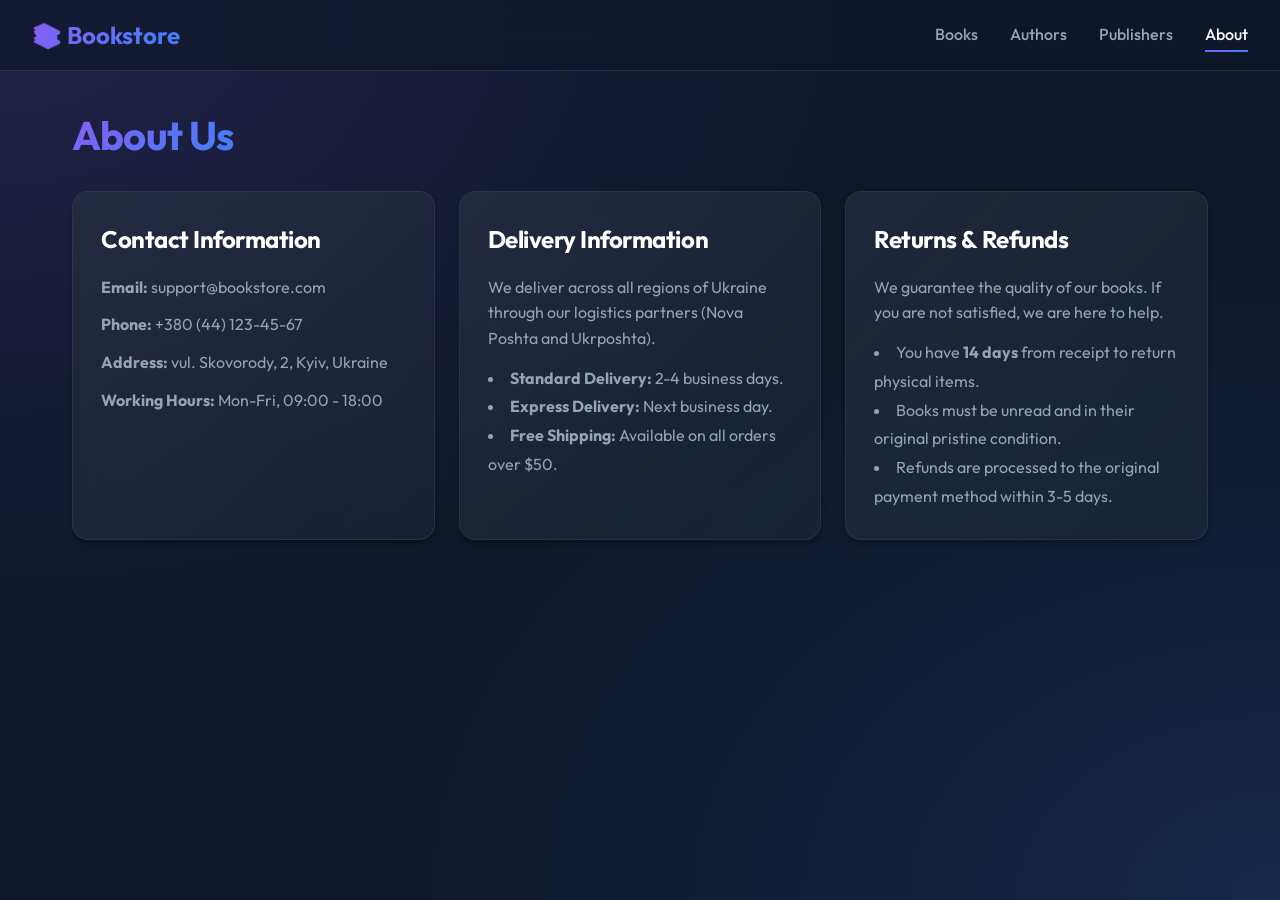
==== src/pages/about.html @ 2ca8b6f0 "[add] frontend for backend crud branch" ====
<!DOCTYPE html>
<html lang="en">
<head>
    <meta charset="UTF-8">
    <meta name="viewport" content="width=device-width, initial-scale=1.0">
    <title>About Us - Bookstore</title>
    <link rel="stylesheet" href="../css/main.css">
    <link rel="stylesheet" href="../css/components.css">
    <link rel="stylesheet" href="../css/layout.css">
</head>
<body>
    <main class="container">
        <div class="flex-between">
            <h1>About Us</h1>
        </div>
        
        <div class="grid mt-4">
            <div class="card">
                <div class="card-body">
                    <h3 class="card-title" style="margin-bottom: 1rem; font-size: 1.5rem;">Contact Information</h3>
                    <p style="color: var(--text-muted); margin-bottom: 0.75rem;"><strong>Email:</strong> support@bookstore.com</p>
                    <p style="color: var(--text-muted); margin-bottom: 0.75rem;"><strong>Phone:</strong> +380 (44) 123-45-67</p>
                    <p style="color: var(--text-muted); margin-bottom: 0.75rem;"><strong>Address:</strong> vul. Skovorody, 2, Kyiv, Ukraine</p>
                    <p style="color: var(--text-muted);"><strong>Working Hours:</strong> Mon-Fri, 09:00 - 18:00</p>
                </div>
            </div>

            <div class="card">
                <div class="card-body">
                    <h3 class="card-title" style="margin-bottom: 1rem; font-size: 1.5rem;">Delivery Information</h3>
                    <p style="color: var(--text-muted); margin-bottom: 0.75rem;">
                        We deliver across all regions of Ukraine through our logistics partners (Nova Poshta and Ukrposhta).
                    </p>
                    <ul style="color: var(--text-muted); list-style-position: inside; line-height: 1.8;">
                        <li><strong>Standard Delivery:</strong> 2-4 business days.</li>
                        <li><strong>Express Delivery:</strong> Next business day.</li>
                        <li><strong>Free Shipping:</strong> Available on all orders over $50.</li>
                    </ul>
                </div>
            </div>

            <div class="card">
                <div class="card-body">
                    <h3 class="card-title" style="margin-bottom: 1rem; font-size: 1.5rem;">Returns & Refunds</h3>
                    <p style="color: var(--text-muted); margin-bottom: 0.75rem;">
                        We guarantee the quality of our books. If you are not satisfied, we are here to help.
                    </p>
                    <ul style="color: var(--text-muted); list-style-position: inside; line-height: 1.8;">
                        <li>You have <strong>14 days</strong> from receipt to return physical items.</li>
                        <li>Books must be unread and in their original pristine condition.</li>
                        <li>Refunds are processed to the original payment method within 3-5 days.</li>
                    </ul>
                </div>
            </div>
        </div>
    </main>

    <!-- Global scripts -->
    <script src="../js/config.js"></script>
    <script src="../js/api.js"></script>
    <script src="../js/ui.js"></script>
    <script>
        renderNavbar('about');
    </script>
</body>
</html>
---- src/css/main.css ----
@import url('https://fonts.googleapis.com/css2?family=Outfit:wght@300;400;500;600;700&display=swap');

:root {
  --primary: #8b5cf6;
  --primary-hover: #a78bfa;
  --primary-gradient: linear-gradient(135deg, #8b5cf6, #3b82f6);
  --bg-color: #0f172a;
  --bg-secondary: #1e293b;
  --text-main: #f8fafc;
  --text-muted: #94a3b8;
  --card-bg: rgba(30, 41, 59, 0.6);
  --card-border: rgba(255, 255, 255, 0.08);
  --border-color: rgba(255, 255, 255, 0.1);
  --shadow-sm: 0 4px 6px -1px rgba(0, 0, 0, 0.3);
  --shadow-md: 0 10px 15px -3px rgba(0, 0, 0, 0.4);
  --shadow-glow: 0 0 20px rgba(139, 92, 246, 0.2);
  --radius: 16px;
  --font-family: 'Outfit', system-ui, -apple-system, sans-serif;
}

* {
  box-sizing: border-box;
  margin: 0;
  padding: 0;
}

body {
  font-family: var(--font-family);
  background-color: var(--bg-color);
  background-image: 
    radial-gradient(at 0% 0%, rgba(139, 92, 246, 0.15) 0px, transparent 50%),
    radial-gradient(at 100% 100%, rgba(59, 130, 246, 0.15) 0px, transparent 50%);
  background-attachment: fixed;
  color: var(--text-main);
  line-height: 1.6;
  -webkit-font-smoothing: antialiased;
  min-height: 100vh;
}

a {
  color: var(--primary-hover);
  text-decoration: none;
  transition: all 0.3s ease;
}

a:hover {
  color: #fff;
  text-shadow: 0 0 8px rgba(167, 139, 250, 0.5);
}

h1, h2, h3, h4, h5, h6 {
  font-weight: 700;
  color: var(--text-main);
  letter-spacing: -0.02em;
}

h1 {
  font-size: 2.5rem;
  background: var(--primary-gradient);
  -webkit-background-clip: text;
  -webkit-text-fill-color: transparent;
  display: inline-block;
}
---- src/css/components.css ----
/* Navbar */
.navbar {
  background: rgba(15, 23, 42, 0.7);
  backdrop-filter: blur(16px);
  -webkit-backdrop-filter: blur(16px);
  border-bottom: 1px solid var(--border-color);
  padding: 1rem 2rem;
  display: flex;
  justify-content: space-between;
  align-items: center;
  position: sticky;
  top: 0;
  z-index: 100;
}

.navbar-brand {
  font-size: 1.5rem;
  font-weight: 700;
  background: var(--primary-gradient);
  -webkit-background-clip: text;
  -webkit-text-fill-color: transparent;
  text-decoration: none;
}
.navbar-brand:hover {
  text-shadow: none;
}

.nav-links {
  display: flex;
  gap: 2rem;
}

.nav-link {
  color: var(--text-muted);
  font-weight: 500;
  position: relative;
}

.nav-link::after {
  content: '';
  position: absolute;
  bottom: -4px;
  left: 0;
  width: 0;
  height: 2px;
  background: var(--primary-gradient);
  transition: width 0.3s ease;
}

.nav-link:hover {
  color: var(--text-main);
  text-shadow: none;
}

.nav-link:hover::after, .nav-link.active::after {
  width: 100%;
}

.nav-link.active {
  color: var(--text-main);
}

/* Cards (Glassmorphism) */
.card {
  background: var(--card-bg);
  backdrop-filter: blur(12px);
  -webkit-backdrop-filter: blur(12px);
  border: 1px solid var(--card-border);
  border-radius: var(--radius);
  padding: 1.75rem;
  box-shadow: var(--shadow-sm);
  transition: all 0.4s cubic-bezier(0.4, 0, 0.2, 1);
  display: flex;
  flex-direction: column;
  position: relative;
  overflow: hidden;
}

.card::before {
  content: '';
  position: absolute;
  top: 0; left: 0; width: 100%; height: 100%;
  background: linear-gradient(135deg, rgba(255,255,255,0.03) 0%, transparent 100%);
  pointer-events: none;
}

.card:hover {
  transform: translateY(-5px);
  box-shadow: var(--shadow-md), var(--shadow-glow);
  border-color: rgba(139, 92, 246, 0.3);
}

.card-title {
  font-size: 1.25rem;
  margin-bottom: 0.5rem;
  color: #fff;
}

.card-subtitle {
  font-size: 0.9rem;
  color: var(--text-muted);
  margin-bottom: 1rem;
}

.card-body {
    flex-grow: 1;
    z-index: 1;
}

.card-footer {
    margin-top: 1.5rem;
    z-index: 1;
}

/* Buttons */
.btn {
  display: inline-block;
  padding: 0.6rem 1.25rem;
  background: var(--primary-gradient);
  color: #fff;
  border-radius: 99px;
  font-weight: 600;
  text-align: center;
  cursor: pointer;
  border: none;
  transition: all 0.3s ease;
  box-shadow: 0 4px 15px rgba(139, 92, 246, 0.2);
}

.btn:hover {
  transform: translateY(-2px);
  box-shadow: 0 6px 20px rgba(139, 92, 246, 0.4);
  color: #fff;
}

.btn-secondary {
  background: rgba(255, 255, 255, 0.05);
  color: var(--text-main);
  border: 1px solid var(--border-color);
  box-shadow: none;
}
.btn-secondary:hover {
  background: rgba(255, 255, 255, 0.1);
  border-color: rgba(255, 255, 255, 0.2);
}

/* Tags/Badges */
.badge {
  display: inline-flex;
  align-items: center;
  padding: 0.35rem 0.75rem;
  background: rgba(139, 92, 246, 0.15);
  color: #c4b5fd;
  border: 1px solid rgba(139, 92, 246, 0.3);
  border-radius: 99px;
  font-size: 0.75rem;
  font-weight: 600;
  letter-spacing: 0.05em;
  text-transform: uppercase;
  margin-right: 0.5rem;
  margin-bottom: 0.5rem;
}

/* Details Page specific */
.detail-header {
  margin-bottom: 2rem;
  border-bottom: 1px solid var(--border-color);
  padding-bottom: 1.5rem;
}

.detail-section {
  margin-bottom: 2rem;
}

.error-message {
  color: #fca5a5;
  background: rgba(220, 38, 38, 0.15);
  border: 1px solid rgba(220, 38, 38, 0.3);
  padding: 1rem 1.5rem;
  border-radius: var(--radius);
  margin-bottom: 1.5rem;
  backdrop-filter: blur(4px);
}

.price {
  font-size: 1.5rem;
  font-weight: 700;
  color: #34d399;
}
---- src/css/layout.css ----
.container {
  max-width: 1200px;
  margin: 0 auto;
  padding: 2rem;
}

.grid {
  display: grid;
  grid-template-columns: repeat(auto-fill, minmax(300px, 1fr));
  gap: 1.5rem;
}

.flex-between {
  display: flex;
  justify-content: space-between;
  align-items: center;
  margin-bottom: 1.5rem;
}

.mb-1 { margin-bottom: 0.25rem; }
.mb-2 { margin-bottom: 0.5rem; }
.mb-4 { margin-bottom: 1rem; }
.mt-4 { margin-top: 1rem; }
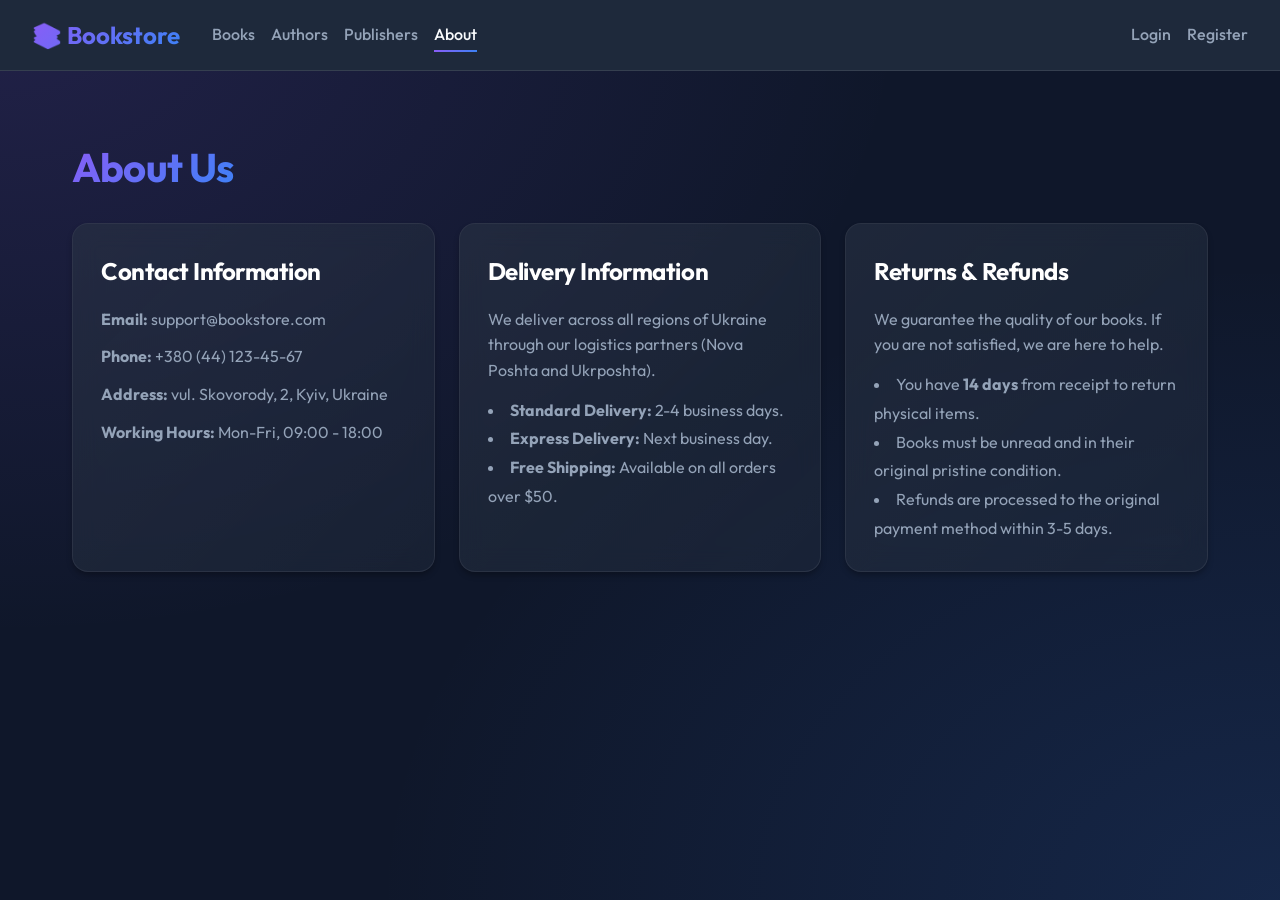
==== commit 3b11e765: "[add] frontend for auth branch" ====
--- a/src/pages/about.html
+++ b/src/pages/about.html
@@ -57,6 +57,7 @@
 
     <!-- Global scripts -->
     <script src="../js/config.js"></script>
+    <script src="../js/auth.js"></script>
     <script src="../js/api.js"></script>
     <script src="../js/ui.js"></script>
     <script>
--- a/src/css/components.css
+++ b/src/css/components.css
@@ -187,3 +187,75 @@
   font-weight: 700;
   color: #34d399;
 }
+
+/* Forms */
+.form-group {
+  margin-bottom: 1.5rem;
+}
+
+.form-label {
+  display: block;
+  margin-bottom: 0.5rem;
+  color: var(--text-muted);
+}
+
+.form-control {
+  width: 100%;
+  padding: 0.75rem;
+  border-radius: 8px;
+  border: 1px solid var(--border-color);
+  background: rgba(0,0,0,0.2);
+  color: white;
+  font-family: inherit;
+}
+
+textarea.form-control {
+  resize: vertical;
+}
+
+/* Button variants */
+.btn-primary {
+  background: var(--primary);
+  color: white;
+  border: none;
+  font-weight: bold;
+}
+
+.btn-primary:hover {
+  background: var(--primary-hover);
+  transform: translateY(-2px);
+  box-shadow: 0 6px 20px rgba(139, 92, 246, 0.4);
+}
+
+.btn-warning {
+  background: rgba(245, 158, 11, 0.2);
+  color: #fbbf24;
+  border: 1px solid rgba(245, 158, 11, 0.4);
+  box-shadow: none;
+}
+
+.btn-warning:hover {
+  background: rgba(245, 158, 11, 0.3);
+  transform: translateY(-2px);
+  box-shadow: 0 6px 20px rgba(245, 158, 11, 0.2);
+}
+
+.btn-danger {
+  background: rgba(239, 68, 68, 0.2);
+  color: #f87171;
+  border: 1px solid rgba(239, 68, 68, 0.4);
+  box-shadow: none;
+}
+
+.btn-danger:hover {
+  background: rgba(239, 68, 68, 0.3);
+  transform: translateY(-2px);
+  box-shadow: 0 6px 20px rgba(239, 68, 68, 0.2);
+}
+
+.btn-block {
+  display: block;
+  width: 100%;
+  font-size: 1.1rem;
+  padding: 1rem;
+}
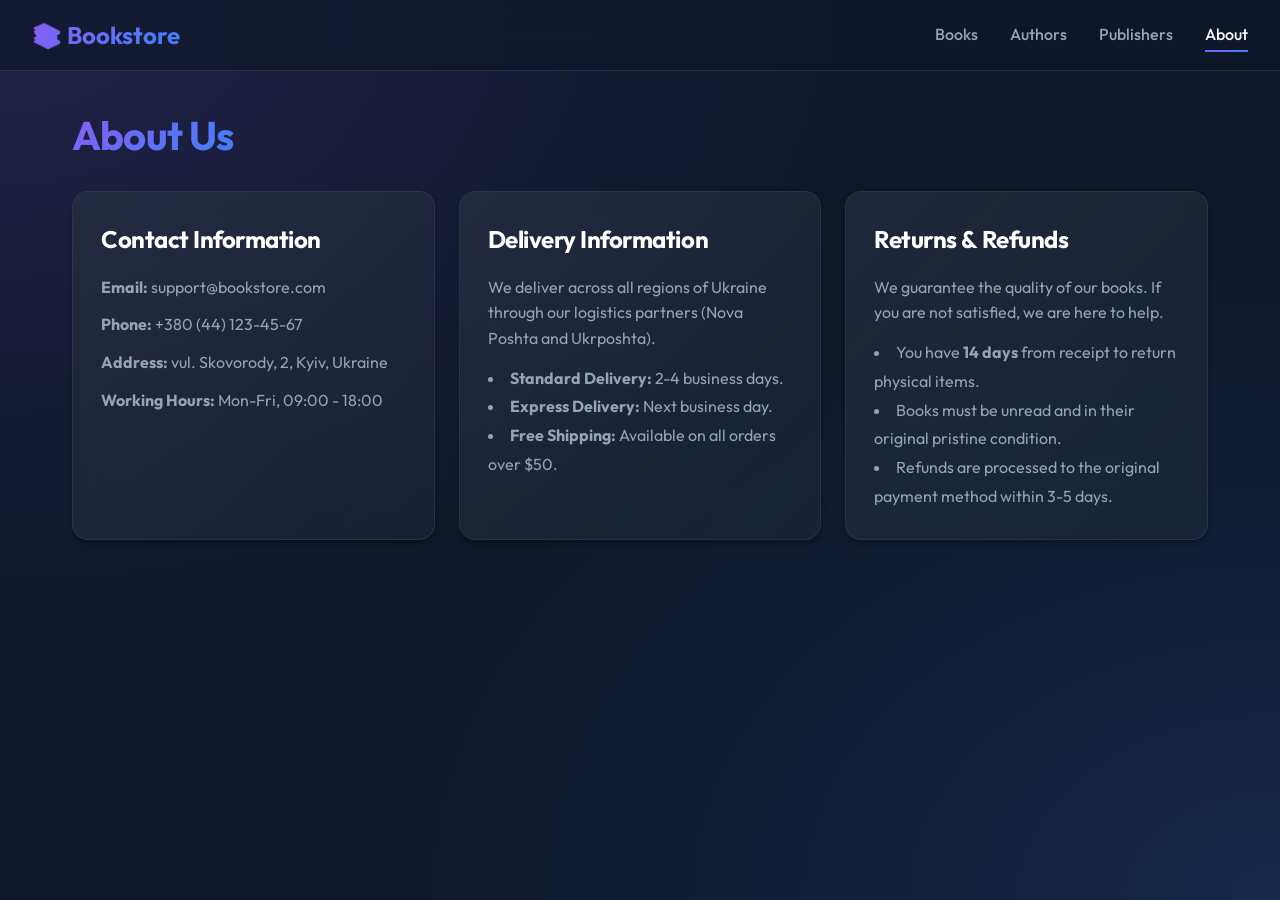
==== commit ec1d3dc8: "Merge 2ca8b6f04beb06bfd8000fbb2cf02ce9145056a7 into c9180e0e1841a9cf86713f4142dcf163b5dea255" ====
--- a/src/pages/about.html
+++ b/src/pages/about.html
@@ -57,7 +57,6 @@
 
     <!-- Global scripts -->
     <script src="../js/config.js"></script>
-    <script src="../js/auth.js"></script>
     <script src="../js/api.js"></script>
     <script src="../js/ui.js"></script>
     <script>
--- a/src/css/components.css
+++ b/src/css/components.css
@@ -187,75 +187,3 @@
   font-weight: 700;
   color: #34d399;
 }
-
-/* Forms */
-.form-group {
-  margin-bottom: 1.5rem;
-}
-
-.form-label {
-  display: block;
-  margin-bottom: 0.5rem;
-  color: var(--text-muted);
-}
-
-.form-control {
-  width: 100%;
-  padding: 0.75rem;
-  border-radius: 8px;
-  border: 1px solid var(--border-color);
-  background: rgba(0,0,0,0.2);
-  color: white;
-  font-family: inherit;
-}
-
-textarea.form-control {
-  resize: vertical;
-}
-
-/* Button variants */
-.btn-primary {
-  background: var(--primary);
-  color: white;
-  border: none;
-  font-weight: bold;
-}
-
-.btn-primary:hover {
-  background: var(--primary-hover);
-  transform: translateY(-2px);
-  box-shadow: 0 6px 20px rgba(139, 92, 246, 0.4);
-}
-
-.btn-warning {
-  background: rgba(245, 158, 11, 0.2);
-  color: #fbbf24;
-  border: 1px solid rgba(245, 158, 11, 0.4);
-  box-shadow: none;
-}
-
-.btn-warning:hover {
-  background: rgba(245, 158, 11, 0.3);
-  transform: translateY(-2px);
-  box-shadow: 0 6px 20px rgba(245, 158, 11, 0.2);
-}
-
-.btn-danger {
-  background: rgba(239, 68, 68, 0.2);
-  color: #f87171;
-  border: 1px solid rgba(239, 68, 68, 0.4);
-  box-shadow: none;
-}
-
-.btn-danger:hover {
-  background: rgba(239, 68, 68, 0.3);
-  transform: translateY(-2px);
-  box-shadow: 0 6px 20px rgba(239, 68, 68, 0.2);
-}
-
-.btn-block {
-  display: block;
-  width: 100%;
-  font-size: 1.1rem;
-  padding: 1rem;
-}
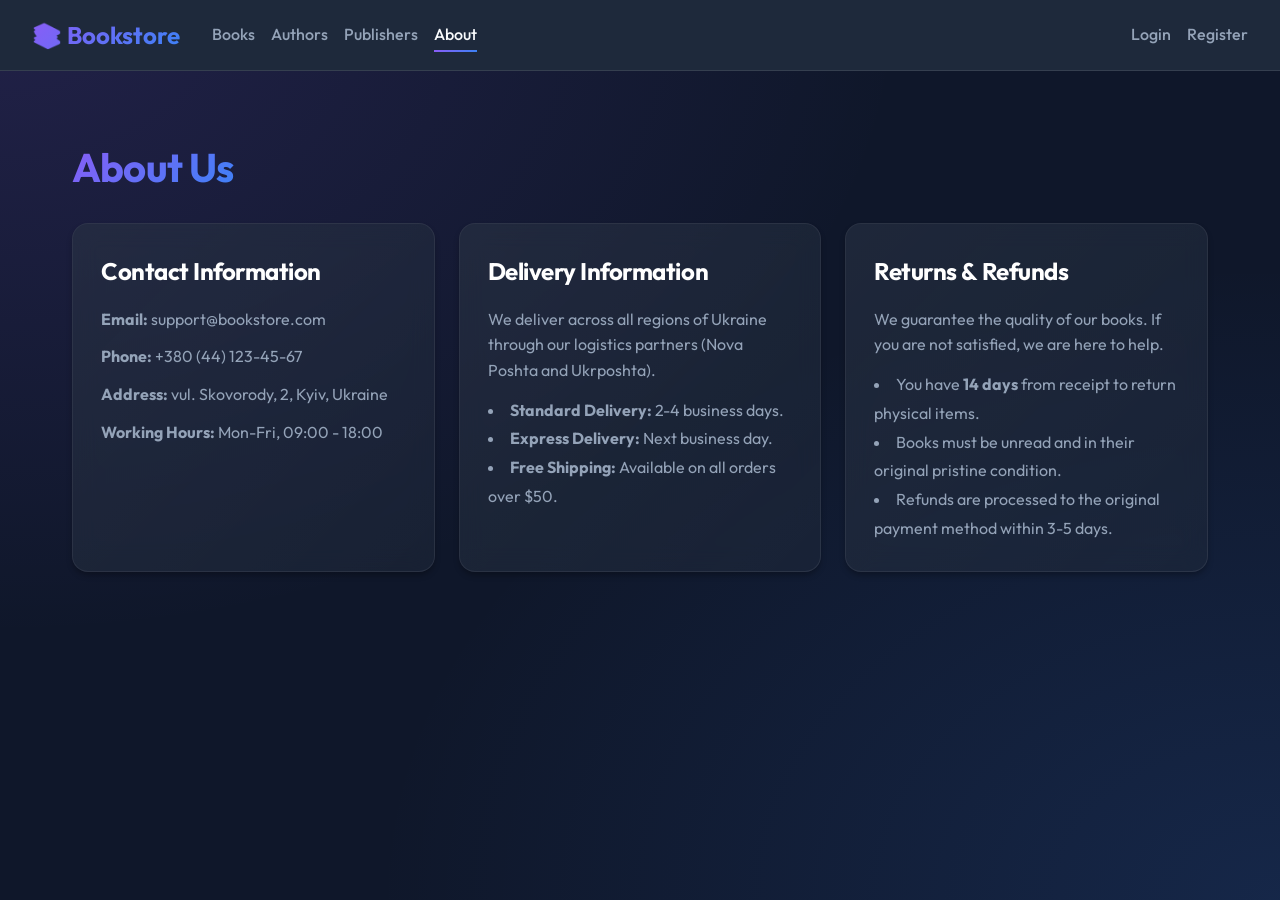
==== commit 6cc6f659: "Merge 3b11e765b432abdfa5f547b6151d05883c591e71 into c9180e0e1841a9cf86713f4142dcf163b5dea255" ====
--- a/src/pages/about.html
+++ b/src/pages/about.html
@@ -57,6 +57,7 @@
 
     <!-- Global scripts -->
     <script src="../js/config.js"></script>
+    <script src="../js/auth.js"></script>
     <script src="../js/api.js"></script>
     <script src="../js/ui.js"></script>
     <script>
--- a/src/css/components.css
+++ b/src/css/components.css
@@ -187,3 +187,75 @@
   font-weight: 700;
   color: #34d399;
 }
+
+/* Forms */
+.form-group {
+  margin-bottom: 1.5rem;
+}
+
+.form-label {
+  display: block;
+  margin-bottom: 0.5rem;
+  color: var(--text-muted);
+}
+
+.form-control {
+  width: 100%;
+  padding: 0.75rem;
+  border-radius: 8px;
+  border: 1px solid var(--border-color);
+  background: rgba(0,0,0,0.2);
+  color: white;
+  font-family: inherit;
+}
+
+textarea.form-control {
+  resize: vertical;
+}
+
+/* Button variants */
+.btn-primary {
+  background: var(--primary);
+  color: white;
+  border: none;
+  font-weight: bold;
+}
+
+.btn-primary:hover {
+  background: var(--primary-hover);
+  transform: translateY(-2px);
+  box-shadow: 0 6px 20px rgba(139, 92, 246, 0.4);
+}
+
+.btn-warning {
+  background: rgba(245, 158, 11, 0.2);
+  color: #fbbf24;
+  border: 1px solid rgba(245, 158, 11, 0.4);
+  box-shadow: none;
+}
+
+.btn-warning:hover {
+  background: rgba(245, 158, 11, 0.3);
+  transform: translateY(-2px);
+  box-shadow: 0 6px 20px rgba(245, 158, 11, 0.2);
+}
+
+.btn-danger {
+  background: rgba(239, 68, 68, 0.2);
+  color: #f87171;
+  border: 1px solid rgba(239, 68, 68, 0.4);
+  box-shadow: none;
+}
+
+.btn-danger:hover {
+  background: rgba(239, 68, 68, 0.3);
+  transform: translateY(-2px);
+  box-shadow: 0 6px 20px rgba(239, 68, 68, 0.2);
+}
+
+.btn-block {
+  display: block;
+  width: 100%;
+  font-size: 1.1rem;
+  padding: 1rem;
+}
